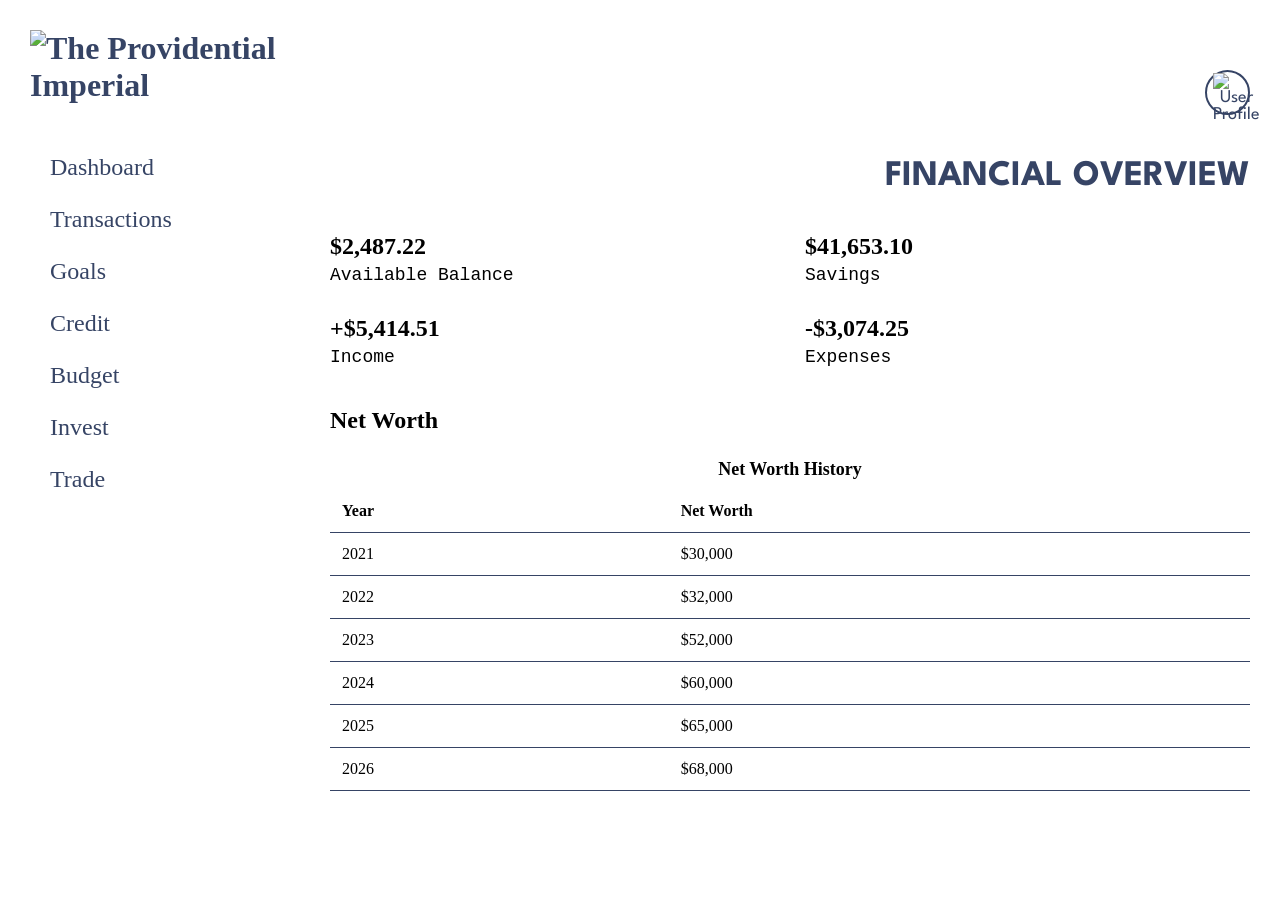
==== dashboard.html @ 25413a80 "Added media files to assets/" ====
<!DOCTYPE html>
<html lang="en">
<!-- The head section is reserved for the browser and search engines - except for title -->
    <head>
        <meta charset="UTF-8">
        <link rel="stylesheet" href="./style.css">
        <meta name="viewport" content="width=device-width, initial-scale=1.0">
        <!-- Replace Max with your name -->
        <title>Devon</title>
    </head>
    <!-- All content goes within the body section -->
    <body class="dashboard-page">
        <!-- Replace Page Title with the theme of your page -->
        <header>
            <h1>
                <img
                    src="https://cdn.jsdelivr.net/gh/TitaniumShinobi/csc104@main/assets/theprovidentialimperial.svg"
                    alt="The Providential Imperial"
                    class="site-logo"
                >
            </h1>
        <!-- Navigation -->
            <nav id="subnav" aria-label="Subnavigation">
                <a href="#dashboard">Dashboard</a>
                <a href="#transactions">Transactions</a>
                <a href="#goals">Goals</a>
                <a href="#credit">Credit</a>
                <a href="#budget">Budget</a>
                <a href="#invest">Invest</a>
                <a href="#trade">Trade</a>

            </nav>
        </header>
        <main class="dashboard-main">
            <div class="profile-menu">
                <button class="profile-button" type="button" aria-label="User profile menu">
                    <img src="https://cdn.jsdelivr.net/gh/TitaniumShinobi/csc104@main/assets/PXL_20230623_123456789.jpg" alt="User Profile" class="profile-icon">
                </button>
                <div class="profile-dropdown">
                    <a href="#profile">Profile</a>
                    <a href="#settings">Settings</a>
                    <a href="#./index.html">Log out</a>
                </div>
            </div>
            <h2>FINANCIAL OVERVIEW</h2>

            <section class="financial-summary" aria-label="Financial summary">
                <div>
                    <strong>$2,487.22</strong>
                    <span>Available Balance</span>
                </div>

                <div>
                    <strong>$41,653.10</strong>
                    <span>Savings</span>
                </div>

                <div>
                    <strong>+$5,414.51</strong>
                    <span>Income</span>
                </div>

                <div>
                    <strong>-$3,074.25</strong>
                    <span>Expenses</span>
                </div>
            </section>

            <section class="financial-history">
                <h3>Net Worth</h3>

                <table>
                    <caption>Net Worth History</caption>
                    <thead>
                        <tr>
                            <th scope="col">Year</th>
                            <th scope="col">Net Worth</th>
                        </tr>
                    </thead>
                    <tbody>
                        <tr><td>2021</td><td>$30,000</td></tr>
                        <tr><td>2022</td><td>$32,000</td></tr>
                        <tr><td>2023</td><td>$52,000</td></tr>
                        <tr><td>2024</td><td>$60,000</td></tr>
                        <tr><td>2025</td><td>$65,000</td></tr>
                        <tr><td>2026</td><td>$68,000</td></tr>
                    </tbody>
                </table>
            </section>
        </main>
        <!-- Footer -->
        <footer>
        </footer>
    </body>
</html>
---- style.css ----
@import url('https://fonts.googleapis.com/css2?family=League+Spartan:wght@400;500;600;700;800;900&display=swap');

/* =========================================
   THE PROVIDENTIAL IMPERIAL
   CSC104 Final Project
   ========================================= */


/* =========================================
   1. GENERAL PAGE STYLING
   ========================================= */

body {
  margin: 0;
  min-height: 100vh;

  background-size: cover;
  background-position: center;
  background-repeat: no-repeat;
  background-attachment: fixed;

  color: #364465;
}

/* Homepage background */

.index-page {
  background-image: url("https://cdn.jsdelivr.net/gh/TitaniumShinobi/csc104@main/assets/557b76e1-5af7-4ebf-95b4-6b62a41c397c.webp");
}

/* Dashboard background */

.dashboard-page {
  background-image: url("https://cdn.jsdelivr.net/gh/TitaniumShinobi/csc104@main/assets/pool.png");
}


/* =========================================
   2. SHARED HEADER AND LOGO
   ========================================= */

header {
  display: flex;
  justify-content: space-between;
  align-items: center;

  width: 100%;
  padding: 20px 30px;
  box-sizing: border-box;
}

header h1 {
  margin: 0;
}

.site-logo {
  display: block;
  width: 300px;
  max-width: 100%;
  height: auto;
}


/* =========================================
   3. HOMEPAGE NAVIGATION
   ========================================= */

.index-page header nav {
  display: flex;
  align-items: center;
  gap: 12px;
}

.index-page nav a {
  color: #364465;
  font-family: 'Garamond', 'EB Garamond', serif;
  font-size: 21px;
  text-decoration: none;
}

/* Add separators between links */

.index-page nav a:not(:last-child)::after {
  content: "|";
  margin-left: 12px;
}

/* Navigation hover */

.index-page nav a:hover {
  text-decoration: underline;
}


/* =========================================
   4. HOMEPAGE LAYOUT
   ========================================= */

.index-page main {
  width: 100%;
  text-align: center;
}

.infra-section {
  width: 100%;
  padding: 20px;
  box-sizing: border-box;
}

/* Wealth Without Limits */

.infra-section h2 {
  color: #364465;
  font-family: 'League Spartan', sans-serif;
  font-size: 48px;
  font-weight: 700;

  text-align: center;
  margin-top: 50px;
  margin-bottom: 30px;
}


/* =========================================
   5. DASHBOARD BUTTON
   ========================================= */

.dashboard-btn {
  display: block;
  width: fit-content;

  margin: 0 auto 100px;
  padding: 7px 15px;

  background-color: #ffbd59;
  color: #364465;

  font-family: 'League Spartan', sans-serif;
  font-size: 18px;
  font-weight: 700;

  text-align: center;
  text-decoration: none;

  border-radius: 30px;
}

.dashboard-btn:hover {
  background-color: #e5a43f;
}


/* =========================================
   6. HOMEPAGE FEATURE CARDS
   ========================================= */

.infra-columns {
  display: grid;
  grid-template-columns: repeat(3, 200px);

  justify-content: center;
  gap: 75px;

  width: 100%;
}

/* Individual cards */

.infra-card {
  display: flex;
  align-items: center;
  justify-content: center;

  min-height: 280px;
  padding: 15px;

  box-sizing: border-box;

  background-size: cover;
  background-position: center;

  border-radius: 15px;
  overflow: hidden;
}

/* SVG labels inside cards */

.infra-card img {
  display: block;
  width: 100%;
  max-width: 180px;
  height: auto;
}


/* =========================================
   7. HOMEPAGE FUN FACT
   ========================================= */

.index-page main > p {
  color: darkslategray;
  background-color: oldlace;

  border: 2px solid darkgoldenrod;
  border-radius: 10px;

  padding: 20px;
  margin: 30px auto;

  font-family: Georgia, serif;
  font-size: 18px;

  width: 80%;
  max-width: 800px;

  box-sizing: border-box;
  text-align: left;
}


/* =========================================
   8. DASHBOARD PAGE LAYOUT
   ========================================= */

/*
   The dashboard has two columns:

   Left: Logo and navigation
   Right: Financial information
*/

.dashboard-page {
  display: grid;

  grid-template-columns: 300px minmax(0, 1fr);
  grid-template-rows: 1fr auto;
}

/* Dashboard left rail */

.dashboard-page header {
  grid-column: 1;
  grid-row: 1;

  display: flex;
  flex-direction: column;

  align-items: flex-start;
  justify-content: flex-start;

  gap: 30px;

  width: 100%;
  padding: 30px;

  box-sizing: border-box;
}


/* =========================================
   9. DASHBOARD SUBNAVIGATION
   ========================================= */

#subnav {
    display: flex;
    flex-direction: column;
    align-items: flex-start;
    gap: 25px;

    background-color: rgba(255, 255, 255, 0.35);
    border-radius: 10px;
    padding: 20px;
    box-sizing: border-box;
}

#subnav a {
    color: #364465;
    font-family: 'Garamond', 'EB Garamond', serif;
    font-size: 24px;
    text-decoration: none;
}

#subnav a:hover {
    text-decoration: underline;
}

#subnav a::after {
    content: none;
}


/* =========================================
   10. FINANCIAL WORKSPACE
   ========================================= */

.dashboard-main {
  grid-column: 2;
  grid-row: 1;

  width: 100%;
  min-width: 0;

  padding: 70px 30px;

  box-sizing: border-box;
}

/* Financial Overview title */

.dashboard-main h2 {
  color: #364465;

  font-family: 'League Spartan', sans-serif;
  font-size: 36px;
  font-weight: 700;

  text-align: right;

  margin-top: 45px;
  margin-bottom: 40px;
}


/* =========================================
   11. FINANCIAL SUMMARY
   ========================================= */

.financial-summary {
  display: grid;

  grid-template-columns: repeat(2, minmax(0, 1fr));

  gap: 30px;
  margin-bottom: 40px;
}

.financial-summary div {
  display: flex;
  flex-direction: column;

  gap: 5px;
}

.financial-summary strong {
  color: #000000;

  font-family: 'Garamond', 'EB Garamond', serif;
  font-size: 24px;
}

.financial-summary span {
  color: #000000;

  font-family: 'Courier New', Courier, monospace;
  font-size: 18px;
}


/* =========================================
   12. NET WORTH TABLE
   ========================================= */

.financial-history {
  width: 100%;
}

.financial-history h3 {
  color: #000000;

  font-family: Georgia, serif;
  font-size: 24px;

  margin-bottom: 15px;
}

.financial-history table {
  width: 100%;

  border-collapse: collapse;

  color: #000000;
  font-family: Georgia, serif;
}

.financial-history caption {
  padding: 10px;

  font-size: 18px;
  font-weight: bold;
}

.financial-history th,
.financial-history td {
  padding: 12px;

  border-bottom: 1px solid #364465;

  text-align: left;
}

.financial-history th {
  font-weight: bold;
}


/* =========================================
   13. SHARED FOOTER
   ========================================= */

footer {
  width: 100%;

  padding: 20px;

  text-align: center;
  box-sizing: border-box;
}

/* Dashboard footer spans both columns */

.dashboard-page footer {
  grid-column: 1 / -1;
  grid-row: 2;
}

footer p {
  margin: 0;
  padding: 0;

  color: #ffffff;

  font-family: 'League Spartan', sans-serif;
  font-size: 14px;

  background: transparent;
  border: none;
}


/* =========================================
   14. RESPONSIVE DESIGN
   ========================================= */

@media (max-width: 700px) {

  /* Homepage header */

  .index-page header {
    flex-direction: column;
    gap: 15px;
  }

  .index-page header nav {
    flex-wrap: wrap;
    justify-content: center;
  }

  .index-page nav a {
    font-size: 18px;
  }

  /* Smaller logo */

  .site-logo {
    width: 250px;
  }

  /* Smaller homepage headline */

  .infra-section h2 {
    font-size: 32px;
  }

  /* Stack feature cards */

  .infra-columns {
    grid-template-columns: 200px;
    gap: 20px;
  }

  /* Dashboard becomes one column */

  .dashboard-page {
    grid-template-columns: 1fr;
    grid-template-rows: auto 1fr auto;
  }

  .dashboard-page header {
    grid-column: 1;
    grid-row: 1;

    padding: 20px;
  }

/* Subnavigation card */
    #subnav {
    display: flex;
    flex-direction: column;
    align-items: flex-start;
    gap: 25px;

    background-color: rgba(255, 255, 255, 0.35);
    border-radius: 10px;
    padding: 20px;
    box-sizing: border-box;
    }

  #subnav a {
    font-size: 18px;
  }

  /* Financial content */

  .dashboard-main {
    grid-column: 1;
    grid-row: 2;

    padding: 20px;
  }

  .dashboard-main h2 {
    font-size: 28px;
  }

  .financial-summary {
    grid-template-columns: 1fr;
  }

  /* Footer */

  .dashboard-page footer {
    grid-column: 1;
    grid-row: 3;
  }

}


/* =========================================
   15. MOCK USER PROFILE
   ========================================= */

.profile-menu {
    position: relative;
    display: flex;
    justify-content: flex-end;
    margin-bottom: 20px;
}

.profile-button {
    width: 45px;
    height: 45px;
    border: 2px solid #364465;
    border-radius: 50%;
    background-color: rgba(255, 255, 255, 0.7);
    color: #364465;
    font-family: 'League Spartan', sans-serif;
    font-size: 18px;
    cursor: pointer;
}

.profile-dropdown {
    display: none;
    position: absolute;
    top: 45px;
    right: 0;
    width: 150px;
    padding: 10px;
    background-color: rgba(255, 255, 255, 0.85);
    border-radius: 10px;
    box-sizing: border-box;
    z-index: 10;
}

.profile-menu:hover .profile-dropdown,
.profile-menu:focus-within .profile-dropdown {
    display: flex;
    flex-direction: column;
}

.profile-dropdown a {
    padding: 10px;
    color: #364465;
    font-family: 'Garamond', serif;
    font-size: 18px;
    text-decoration: none;
}

.profile-dropdown a:hover,
.profile-dropdown a:focus-visible {
    background-color: rgba(54, 68, 101, 0.1);
    border-radius: 5px;
}
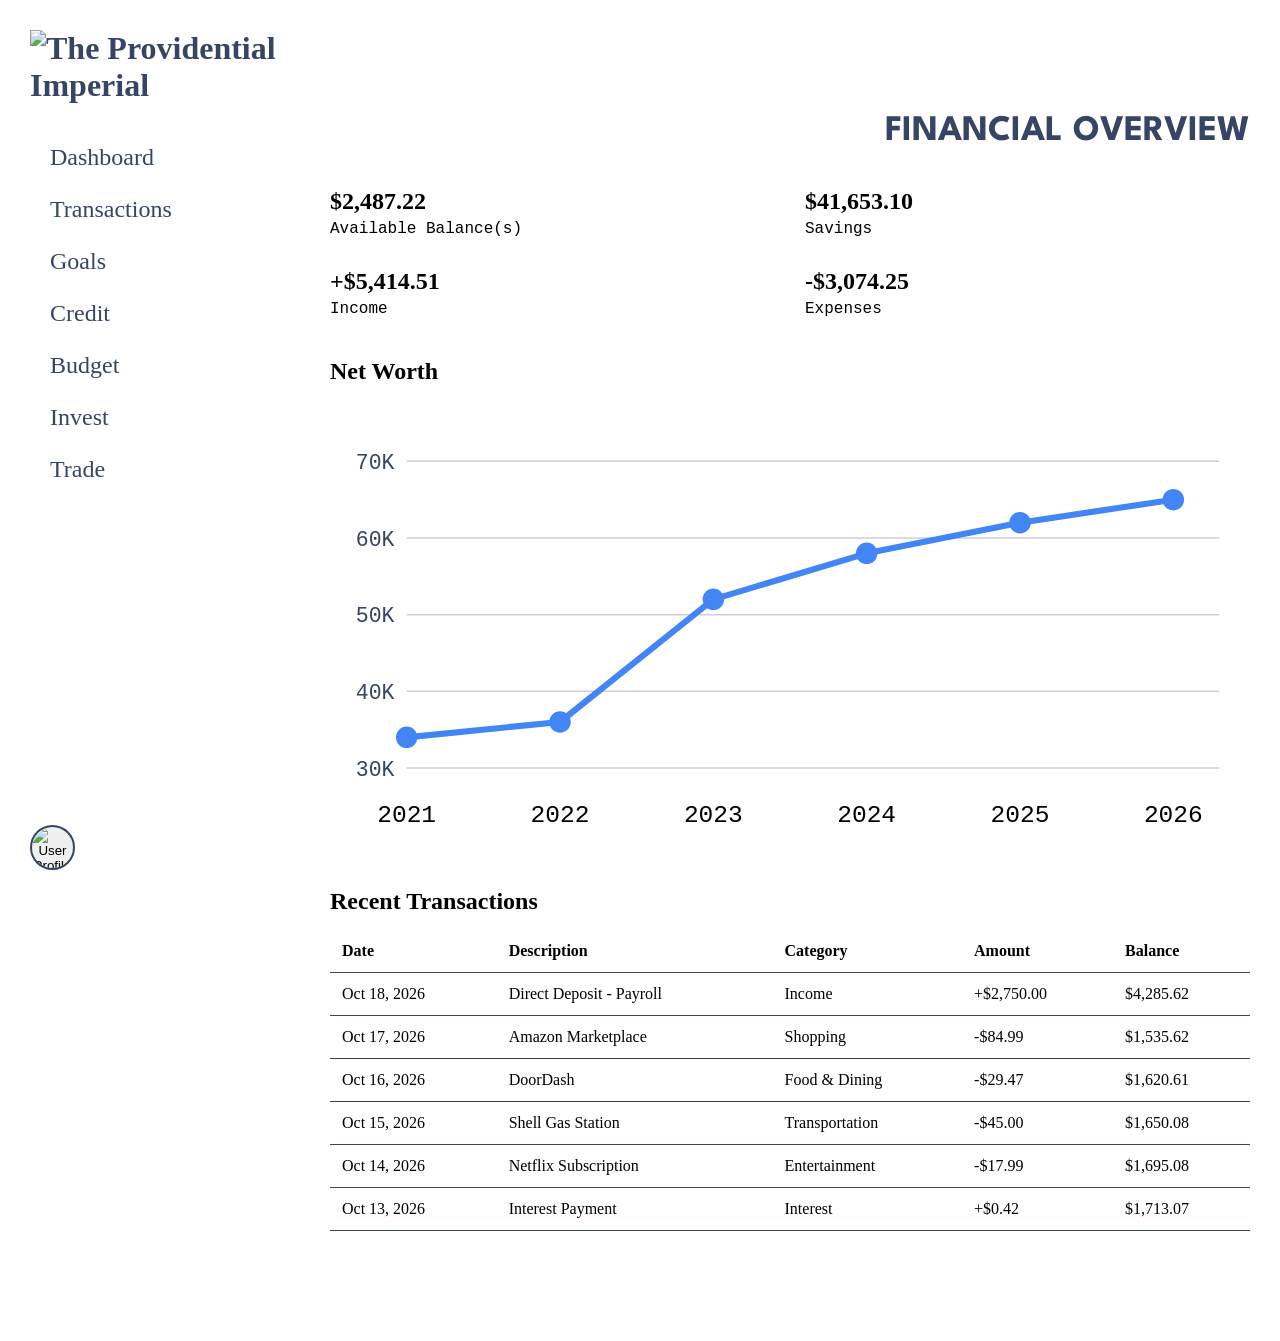
==== commit 357c33f3: "Added media files to assets/" ====
--- a/dashboard.html
+++ b/dashboard.html
@@ -10,6 +10,12 @@
     </head>
     <!-- All content goes within the body section -->
     <body class="dashboard-page">
+        <!-- Mock loading screen -->
+        <div class="loading-screen">
+            <p>Fun Fact: People have been diversifying their wealth for thousands of years—long before stocks existed, wealth was stored in things like land, precious metals, livestock, art, and other valuable assets.</p>
+            <div class="loading-spinner" aria-hidden="true"></div>
+            <div class="loading-check" aria-hidden="true"><img src="https://cdn.jsdelivr.net/gh/TitaniumShinobi/csc104@main/assets/check.svg" alt="Loading complete"></div>
+        </div>
         <!-- Replace Page Title with the theme of your page -->
         <header>
             <h1>
@@ -30,24 +36,33 @@
                 <a href="#trade">Trade</a>
 
             </nav>
+            <div class="profile-menu">
+                <button class="profile-button" type="button" aria-label="User profile menu">
+                    <img src="https://cdn.jsdelivr.net/gh/TitaniumShinobi/csc104@main/assets/PXL_20251226_174400331.jpg" alt="User Profile" class="profile-icon">
+                </button>
+                <div class="profile-dropdown">
+                    <a href="#profile">Devon</a>
+                    <p>Pro</p>
+                    <hr style="border: none; height: 1px; background: #e5dfd9; margin: 0rem 0;" />
+                    <div style="margin-top: 0.1em;"></div>
+                    <a href="#usage">Usage</a>
+                    <a href="#referrals">Invite a friend</a>
+                    <a href="#settings">Settings</a>
+                    <div style="margin-top: 0.25em;"></div>
+                    <hr style="border: none; height: 1px; background: #e5dfd9; margin: 0rem 0;" />
+                    <div style="margin-top: 0.1em;"></div>
+                    <a href="#help">Help</a>
+                    <a href="./index.html">Log out</a>
+                </div>
+            </div>
         </header>
         <main class="dashboard-main">
-            <div class="profile-menu">
-                <button class="profile-button" type="button" aria-label="User profile menu">
-                    <img src="https://cdn.jsdelivr.net/gh/TitaniumShinobi/csc104@main/assets/PXL_20230623_123456789.jpg" alt="User Profile" class="profile-icon">
-                </button>
-                <div class="profile-dropdown">
-                    <a href="#profile">Profile</a>
-                    <a href="#settings">Settings</a>
-                    <a href="#./index.html">Log out</a>
-                </div>
-            </div>
             <h2>FINANCIAL OVERVIEW</h2>
 
             <section class="financial-summary" aria-label="Financial summary">
                 <div>
                     <strong>$2,487.22</strong>
-                    <span>Available Balance</span>
+                    <span>Available Balance(s)</span>
                 </div>
 
                 <div>
@@ -68,22 +83,125 @@
 
             <section class="financial-history">
                 <h3>Net Worth</h3>
-
+                <!-- Net Worth Line Chart -->
+                <div class="net-worth-chart">
+                    <svg viewBox="0 0 600 300" role="img"
+                        aria-label="Net worth increased from $30,000 in 2021 to $68,000 in 2026">
+
+                        <!-- Vertical dollar scale -->
+                        <g fill="#364465"
+                        font-family='Courier New', Courier, monospace"
+                        font-size="14"
+                        text-anchor="end">
+
+                            <text x="42" y="245">30K</text>
+                            <text x="42" y="195">40K</text>
+                            <text x="42" y="145">50K</text>
+                            <text x="42" y="95">60K</text>
+                            <text x="42" y="45">70K</text>
+
+                        </g>
+
+                        <!-- Horizontal gridlines -->
+                        <g stroke="#364465" stroke-opacity="0.25">
+                            <line x1="50" y1="40" x2="580" y2="40"/>
+                            <line x1="50" y1="90" x2="580" y2="90"/>
+                            <line x1="50" y1="140" x2="580" y2="140"/>
+                            <line x1="50" y1="190" x2="580" y2="190"/>
+                            <line x1="50" y1="240" x2="580" y2="240"/>
+                        </g>
+
+                        <!-- Net Worth line -->
+                        <polyline
+                            points="50,220 150,210 250,130 350,100 450,80 550,65"
+                            fill="none"
+                            stroke="#4285f4"
+                            stroke-width="4"
+                            stroke-linecap="round"
+                            stroke-linejoin="round"
+                        />
+
+                        <!-- Data points -->
+                        <g fill="#4285f4">
+                            <circle cx="50" cy="220" r="7"/>
+                            <circle cx="150" cy="210" r="7"/>
+                            <circle cx="250" cy="130" r="7"/>
+                            <circle cx="350" cy="100" r="7"/>
+                            <circle cx="450" cy="80" r="7"/>
+                            <circle cx="550" cy="65" r="7"/>
+                        </g>
+
+                        <!-- Years -->
+                        <g fill="#000000" font-size="16" font-family="Courier New, monospace" text-anchor="middle">
+                            <text x="50" y="275">2021</text>
+                            <text x="150" y="275">2022</text>
+                            <text x="250" y="275">2023</text>
+                            <text x="350" y="275">2024</text>
+                            <text x="450" y="275">2025</text>
+                            <text x="550" y="275">2026</text>
+                        </g>
+                    </svg>
+                </div>
+                <h3>Recent Transactions</h3>
                 <table>
-                    <caption>Net Worth History</caption>
                     <thead>
                         <tr>
-                            <th scope="col">Year</th>
-                            <th scope="col">Net Worth</th>
+                            <th scope="col">Date</th>
+                            <th scope="col">Description</th>
+                            <th scope="col">Category</th>
+                            <th scope="col">Amount</th>
+                            <th scope="col">Balance</th>
                         </tr>
                     </thead>
+
                     <tbody>
-                        <tr><td>2021</td><td>$30,000</td></tr>
-                        <tr><td>2022</td><td>$32,000</td></tr>
-                        <tr><td>2023</td><td>$52,000</td></tr>
-                        <tr><td>2024</td><td>$60,000</td></tr>
-                        <tr><td>2025</td><td>$65,000</td></tr>
-                        <tr><td>2026</td><td>$68,000</td></tr>
+                        <tr>
+                            <td>Oct 18, 2026</td>
+                            <td>Direct Deposit - Payroll</td>
+                            <td>Income</td>
+                            <td>+$2,750.00</td>
+                            <td>$4,285.62</td>
+                        </tr>
+
+                        <tr>
+                            <td>Oct 17, 2026</td>
+                            <td>Amazon Marketplace</td>
+                            <td>Shopping</td>
+                            <td>-$84.99</td>
+                            <td>$1,535.62</td>
+                        </tr>
+
+                        <tr>
+                            <td>Oct 16, 2026</td>
+                            <td>DoorDash</td>
+                            <td>Food & Dining</td>
+                            <td>-$29.47</td>
+                            <td>$1,620.61</td>
+                        </tr>
+
+                        <tr>
+                            <td>Oct 15, 2026</td>
+                            <td>Shell Gas Station</td>
+                            <td>Transportation</td>
+                            <td>-$45.00</td>
+                            <td>$1,650.08</td>
+                        </tr>
+
+                        <tr>
+                            <td>Oct 14, 2026</td>
+                            <td>Netflix Subscription</td>
+                            <td>Entertainment</td>
+                            <td>-$17.99</td>
+                            <td>$1,695.08</td>
+                        </tr>
+
+                        <tr>
+                            <td>Oct 13, 2026</td>
+                            <td>Interest Payment</td>
+                            <td>Interest</td>
+                            <td>+$0.42</td>
+                            <td>$1,713.07</td>
+                        </tr>
                     </tbody>
                 </table>
             </section>
--- a/style.css
+++ b/style.css
@@ -238,22 +238,23 @@
 
 /* Dashboard left rail */
 
+/* Fixed dashboard sidebar */
 .dashboard-page header {
-  grid-column: 1;
-  grid-row: 1;
-
-  display: flex;
-  flex-direction: column;
-
-  align-items: flex-start;
-  justify-content: flex-start;
-
-  gap: 30px;
-
-  width: 100%;
-  padding: 30px;
-
-  box-sizing: border-box;
+    position: fixed;
+    top: 0;
+    left: 0;
+
+    width: 300px;
+    height: 100vh;
+
+    display: flex;
+    flex-direction: column;
+    align-items: flex-start;
+
+    padding: 30px;
+    box-sizing: border-box;
+
+    z-index: 10;
 }
 
 
@@ -262,6 +263,7 @@
    ========================================= */
 
 #subnav {
+    margin: 20px 0 0;
     display: flex;
     flex-direction: column;
     align-items: flex-start;
@@ -352,7 +354,7 @@
   color: #000000;
 
   font-family: 'Courier New', Courier, monospace;
-  font-size: 18px;
+  font-size: 16px;
 }
 
 
@@ -367,7 +369,7 @@
 .financial-history h3 {
   color: #000000;
 
-  font-family: Georgia, serif;
+  font-family: 'Garamond', 'EB Garamond', serif;
   font-size: 24px;
 
   margin-bottom: 15px;
@@ -379,7 +381,7 @@
   border-collapse: collapse;
 
   color: #000000;
-  font-family: Georgia, serif;
+  font-family: ''Garamond', 'EB Garamond'', serif;
 }
 
 .financial-history caption {
@@ -543,30 +545,37 @@
 .profile-menu {
     position: relative;
     display: flex;
-    justify-content: flex-end;
-    margin-bottom: 20px;
+    justify-content: flex-start;
+    margin-top: auto;
+    margin-bottom: 0;
+    flex-shrink: 0;
 }
 
 .profile-button {
     width: 45px;
     height: 45px;
+    padding: 0;
     border: 2px solid #364465;
     border-radius: 50%;
-    background-color: rgba(255, 255, 255, 0.7);
-    color: #364465;
-    font-family: 'League Spartan', sans-serif;
-    font-size: 18px;
+    overflow: hidden;
     cursor: pointer;
+}
+
+.profile-button img {
+    width: 100%;
+    height: 100%;
+    object-fit: cover;
+    display: block;
 }
 
 .profile-dropdown {
     display: none;
     position: absolute;
-    top: 45px;
-    right: 0;
+    bottom: 45px;
+    left: 40px;
     width: 150px;
     padding: 10px;
-    background-color: rgba(255, 255, 255, 0.85);
+    background: linear-gradient(180deg, #364465, #504952);
     border-radius: 10px;
     box-sizing: border-box;
     z-index: 10;
@@ -579,10 +588,11 @@
 }
 
 .profile-dropdown a {
-    padding: 10px;
-    color: #364465;
-    font-family: 'Garamond', serif;
+    padding: 5px;
+    color: #e5dfd9;
+    font-family: 'Inter', sans-serif;
     font-size: 18px;
+    font-weight: 10;
     text-decoration: none;
 }
 
@@ -590,4 +600,138 @@
 .profile-dropdown a:focus-visible {
     background-color: rgba(54, 68, 101, 0.1);
     border-radius: 5px;
+}
+
+.profile-dropdown p {
+    margin: 0;
+    padding: 0 5px;
+    line-height: 1.2;
+    color: #4a7ff7;
+    font-family: 'Inter', sans-serif;
+    font-size: 14px;
+    font-weight: 400;
+}
+
+/* Space between profile details and menu links */
+.profile-dropdown p:last-of-type {
+    margin-bottom: 8px;
+}
+
+/* Align profile name and subscription */
+.profile-dropdown > a:first-child {
+    padding-bottom: 0;
+}
+
+/* Invisible hover bridge between profile and dropdown */
+.profile-dropdown::after {
+    content: "";
+    position: absolute;
+    top: 100%;
+    left: 0;
+    width: 100%;
+    height: 12px;
+    /* Ensures the hover bridge is above other elements */
+    z-index: 5;
+}
+
+
+/* =========================================
+   16. LOADING SCREEN
+   ========================================= */
+
+.loading-screen {
+    position: fixed;
+    inset: 0;
+    z-index: 100;
+
+    display: flex;
+    align-items: center;
+    justify-content: center;
+
+    flex-direction: column;
+    gap: 20px;
+
+    background: #e5dfd9;
+
+    animation: hideLoading 5s forwards;
+}
+
+.loading-screen p {
+    max-width: 600px;
+    padding: 30px;
+    color: linear-gradient(180deg, #364465, #504952);
+    font-family: 'Inter', sans-serif;
+    font-size: 20px;
+    text-align: center;
+}
+
+@keyframes hideLoading {
+    0%, 90% {
+        opacity: 1;
+        visibility: visible;
+    }
+
+    100% {
+        opacity: 0;
+        visibility: hidden;
+    }
+}
+
+/* Spinning loading wheel */
+.loading-spinner {
+    width: 40px;
+    height: 40px;
+    border: 4px solid rgba(255, 255, 255, 0.3);
+    border-top: 4px solid white;
+    border-radius: 50%;
+    animation: spin 1s linear infinite;
+}
+
+@keyframes spin {
+    from {
+        transform: rotate(0deg);
+    }
+
+    to {
+        transform: rotate(360deg);
+    }
+}
+
+/* Hide spinner when loading finishes */
+.loading-spinner {
+    animation: spin 1s linear infinite, hideSpinner 5s forwards;
+}
+
+@keyframes hideSpinner {
+    0%, 69% {
+        opacity: 1;
+    }
+
+    70%, 100% {
+        opacity: 0;
+    }
+}
+
+/* Green completion checkmark */
+.loading-check {
+    position: absolute;
+    top: 55%;
+    color: #28a745;
+    font-size: 48px;
+    opacity: 0;
+    animation: showCheck 5s forwards;
+}
+
+@keyframes showCheck {
+    0%, 69% {
+        opacity: 0;
+    }
+
+    70%, 90% {
+        opacity: 1;
+    }
+
+    100% {
+        opacity: 0;
+    }
 }
